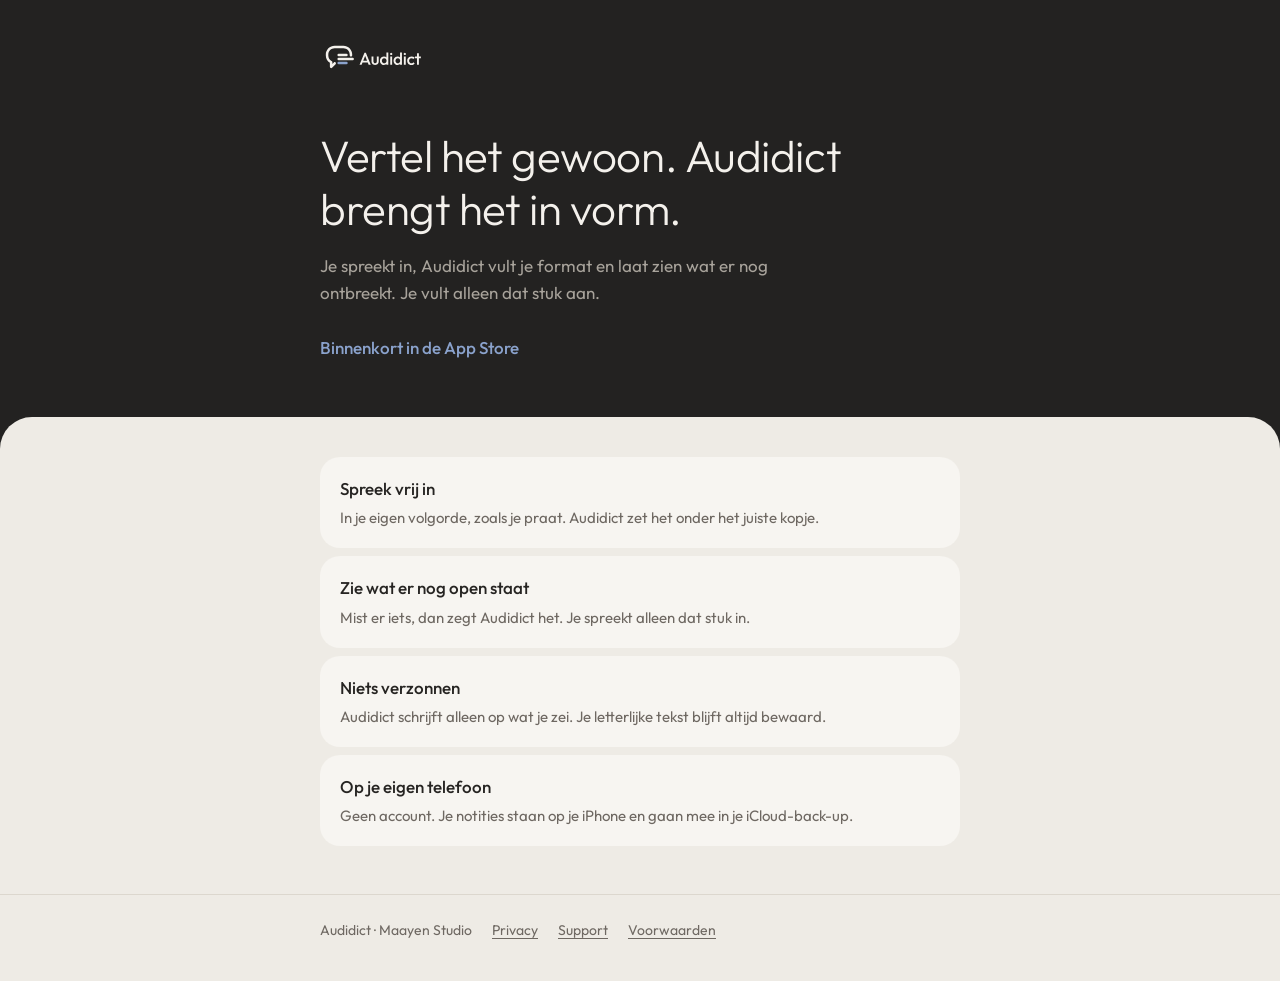
==== index.html @ 9b209952 "Website audidict.app: beginpagina, privacy, support Co-Authored-By: Claude Opus 5.5 <noreply@anthrop" ====
<!doctype html>
<html lang="nl">
<head>
<meta charset="utf-8">
<meta name="viewport" content="width=device-width, initial-scale=1">
<title>Audidict</title>
<meta name="description" content="Vertel het gewoon. Audidict brengt het in vorm.">
<link rel="icon" href="assets/mark.svg" type="image/svg+xml">
<link rel="preconnect" href="https://fonts.googleapis.com"><link rel="preconnect" href="https://fonts.gstatic.com" crossorigin><link href="https://fonts.googleapis.com/css2?family=Outfit:wght@300;400;500&display=swap" rel="stylesheet">
<link rel="stylesheet" href="assets/site.css">
</head>
<body>
<header class="hero"><div class="binnen">
<img src="assets/logo-op-donker.svg" alt="Audidict">
<h1>Vertel het gewoon. Audidict brengt het in vorm.</h1>
<p>Je spreekt in, Audidict vult je format en laat zien wat er nog ontbreekt. Je vult alleen dat stuk aan.</p>
<span class="binnenkort">Binnenkort in de App Store</span>
</div></header>
<main class="blad"><div class="binnen kaarten">
<div class="kaart"><h2>Spreek vrij in</h2><p>In je eigen volgorde, zoals je praat. Audidict zet het onder het juiste kopje.</p></div>
<div class="kaart"><h2>Zie wat er nog open staat</h2><p>Mist er iets, dan zegt Audidict het. Je spreekt alleen dat stuk in.</p></div>
<div class="kaart"><h2>Niets verzonnen</h2><p>Audidict schrijft alleen op wat je zei. Je letterlijke tekst blijft altijd bewaard.</p></div>
<div class="kaart"><h2>Op je eigen telefoon</h2><p>Geen account. Je notities staan op je iPhone en gaan mee in je iCloud-back-up.</p></div>
</div></main>
<footer><div class="binnen">
<span>Audidict · Maayen Studio</span>
<a href="privacy/">Privacy</a>
<a href="support/">Support</a>
<a href="https://www.apple.com/legal/internet-services/itunes/dev/stdeula/">Voorwaarden</a>
</div></footer>
</body>
</html>
---- assets/site.css ----
/* Audidict website. Kleuren en type uit design-system/tokens.json. Rustig, warm, nooit wit. */
:root {
  --canvas: #e4dfd6; --surface: #eeebe5; --surface-raised: #f7f5f1; --line: #dcd7ce;
  --ink: #262422; --ink-muted: #6e6862; --hero: #232221; --on-hero: #f4f1ec; --on-hero-muted: #a8a39b;
  --accent: #2e4a7d; --accent-text: #2e4a7d; --accent-soft: #dce3ef; --accent-on-hero: #8aa2cc;
  --radius-lg: 20px; --radius-xl: 32px; --radius-md: 14px;
}
@media (prefers-color-scheme: dark) {
  :root {
    --canvas: #121110; --surface: #1c1b1a; --surface-raised: #262423; --line: #34312e;
    --ink: #f2efea; --ink-muted: #a8a39b; --hero: #0b0a0a; --accent-text: #9db2d6; --accent-soft: #222b3a;
  }
}

* { box-sizing: border-box; }
html { -webkit-text-size-adjust: 100%; }
body {
  margin: 0; background: var(--surface); color: var(--ink);
  font-family: "Outfit", system-ui, -apple-system, sans-serif; font-weight: 400; font-size: 17px; line-height: 1.6;
}
a { color: var(--accent-text); text-underline-offset: 3px; }
.hero { background: var(--hero); color: var(--on-hero); padding: 40px 20px 88px; }
.hero .binnen { max-width: 640px; margin: 0 auto; }
.hero img { height: 34px; width: auto; display: block; }
.hero h1 { font-weight: 300; font-size: clamp(30px, 6vw, 44px); line-height: 1.2; letter-spacing: -0.01em; margin: 56px 0 16px; }
.hero p { color: var(--on-hero-muted); margin: 0; max-width: 520px; }
.hero .binnenkort { margin-top: 28px; display: inline-block; color: var(--accent-on-hero); font-weight: 500; }
.blad { background: var(--surface); border-radius: var(--radius-xl) var(--radius-xl) 0 0; margin-top: -32px; padding: 40px 20px 48px; }
.blad .binnen, .pagina { max-width: 640px; margin: 0 auto; }
.kaarten { display: grid; gap: 8px; }
.kaart { background: var(--surface-raised); border-radius: var(--radius-lg); padding: 18px 20px; }
.kaart h2 { font-size: 17px; font-weight: 500; margin: 0 0 4px; }
.kaart p { margin: 0; color: var(--ink-muted); font-size: 15px; }
.kop { padding: 28px 20px 0; }
.kop .binnen { max-width: 640px; margin: 0 auto; display: flex; align-items: center; justify-content: space-between; }
.kop img { height: 30px; width: auto; display: block; }
.pagina { padding: 32px 20px 56px; }
.pagina h1 { font-weight: 300; font-size: 34px; line-height: 1.2; margin: 8px 0 8px; }
.pagina h2 { font-size: 19px; font-weight: 500; margin: 36px 0 8px; }
.pagina .meta { color: var(--ink-muted); font-size: 14px; }
.pagina ul { padding-left: 22px; }
.pagina li { margin: 4px 0; }
footer { border-top: 1px solid var(--line); padding: 24px 20px 40px; color: var(--ink-muted); font-size: 14px; }
footer .binnen { max-width: 640px; margin: 0 auto; display: flex; flex-wrap: wrap; gap: 8px 20px; }
footer a { color: var(--ink-muted); }

/* Logo per thema (na .kop img, zodat deze regels winnen) */
.kop img.logo-donker-thema { display: none; }
@media (prefers-color-scheme: dark) {
  .kop img.logo-licht { display: none; }
  .kop img.logo-donker-thema { display: block; }
}
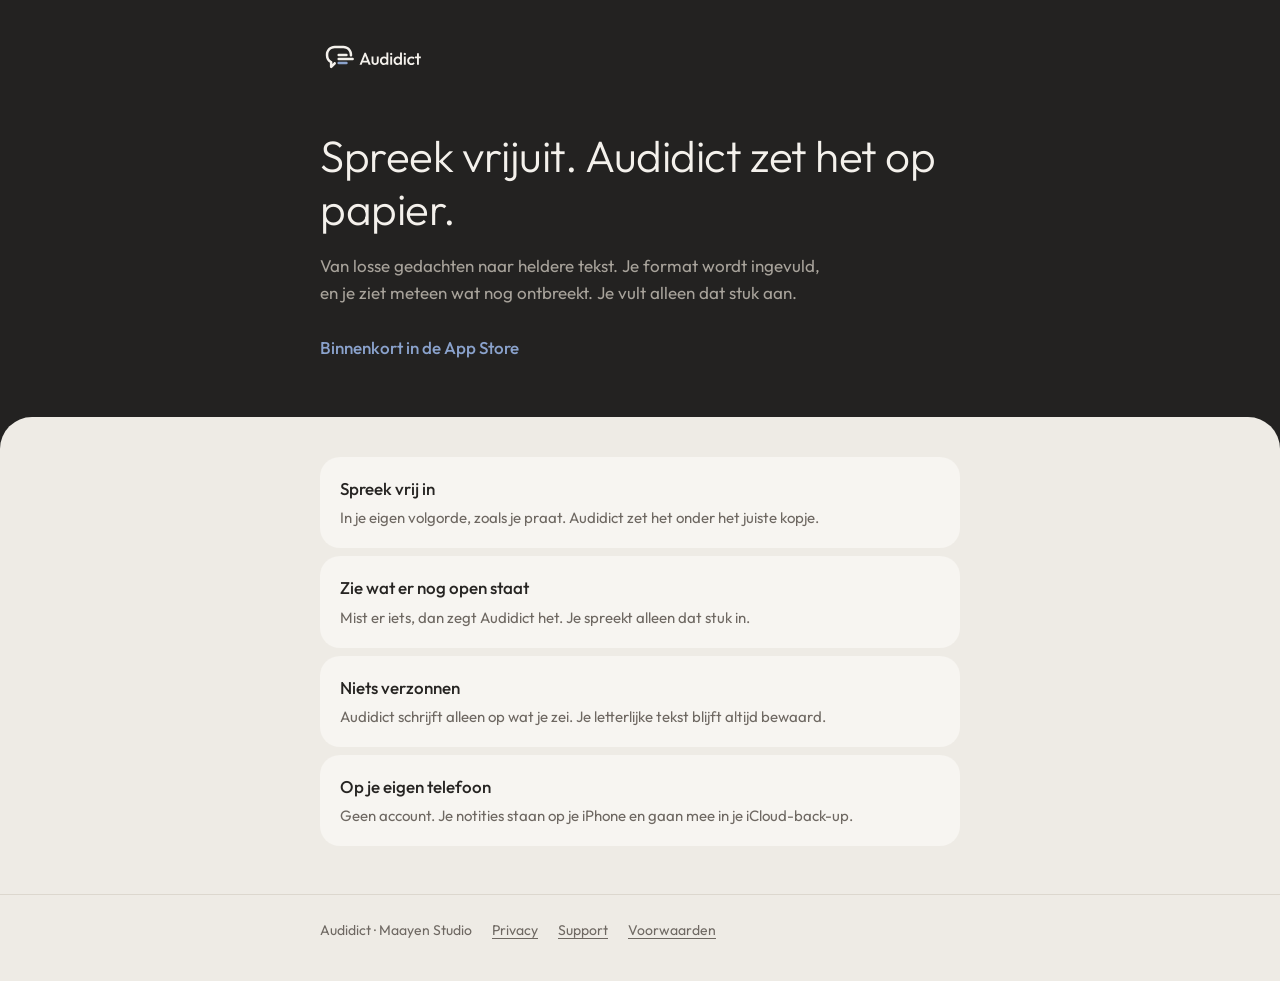
==== commit fec03826: "Nieuwe slogan en ondertitel Co-Authored-By: Claude Opus 5.5 <noreply@anthropic.com>" ====
--- a/index.html
+++ b/index.html
@@ -4,7 +4,7 @@
 <meta charset="utf-8">
 <meta name="viewport" content="width=device-width, initial-scale=1">
 <title>Audidict</title>
-<meta name="description" content="Vertel het gewoon. Audidict brengt het in vorm.">
+<meta name="description" content="Spreek vrijuit. Audidict zet het op papier.">
 <link rel="icon" href="assets/mark.svg" type="image/svg+xml">
 <link rel="preconnect" href="https://fonts.googleapis.com"><link rel="preconnect" href="https://fonts.gstatic.com" crossorigin><link href="https://fonts.googleapis.com/css2?family=Outfit:wght@300;400;500&display=swap" rel="stylesheet">
 <link rel="stylesheet" href="assets/site.css">
@@ -12,8 +12,8 @@
 <body>
 <header class="hero"><div class="binnen">
 <img src="assets/logo-op-donker.svg" alt="Audidict">
-<h1>Vertel het gewoon. Audidict brengt het in vorm.</h1>
-<p>Je spreekt in, Audidict vult je format en laat zien wat er nog ontbreekt. Je vult alleen dat stuk aan.</p>
+<h1>Spreek vrijuit. Audidict zet het op papier.</h1>
+<p>Van losse gedachten naar heldere tekst. Je format wordt ingevuld, en je ziet meteen wat nog ontbreekt. Je vult alleen dat stuk aan.</p>
 <span class="binnenkort">Binnenkort in de App Store</span>
 </div></header>
 <main class="blad"><div class="binnen kaarten">
